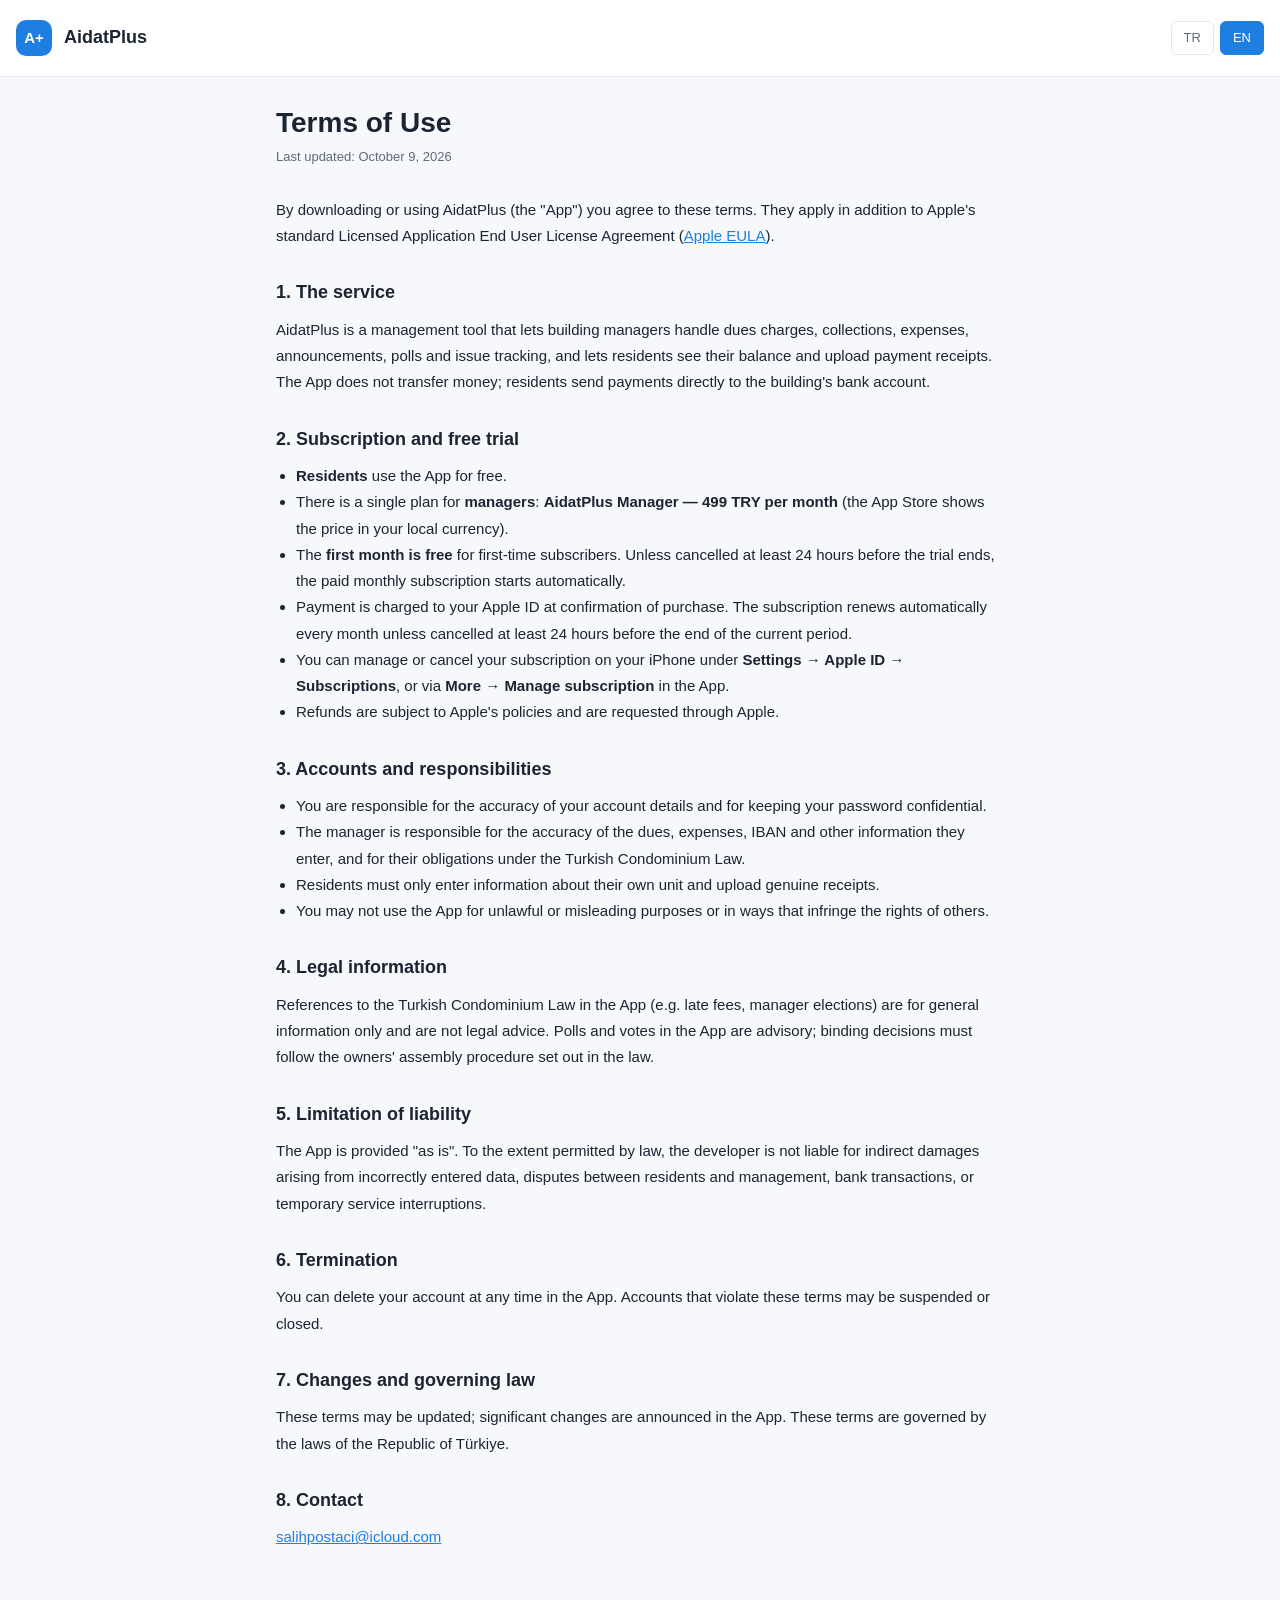
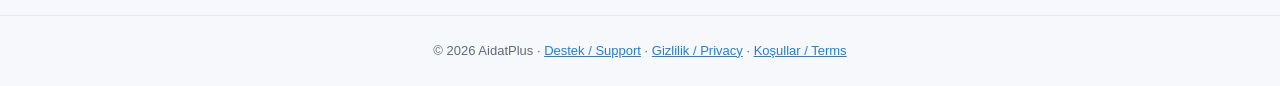
==== terms-and-conditions.html @ 1f1523d6 "AidatPlus gizlilik politikası, kullanım koşulları ve destek sayfası" ====
<!DOCTYPE html>
<html lang="tr">
<head>
<meta charset="UTF-8">
<meta name="viewport" content="width=device-width, initial-scale=1">
<title>AidatPlus — Kullanım Koşulları</title>
<meta name="title-tr" content="AidatPlus — Kullanım Koşulları">
<meta name="title-en" content="AidatPlus — Terms of Use">
<link rel="stylesheet" href="style.css">
<script src="lang.js"></script>
<noscript><style>[data-lang]{display:block}</style></noscript>
</head>
<body>
<header><div class="logo">A+</div><div class="brand">AidatPlus</div><div class="lang"><a data-l="tr" href="?lang=tr">TR</a><a data-l="en" href="?lang=en">EN</a></div></header>
<main>

<div data-lang="tr">
<h1>Kullanım Koşulları</h1>
<p class="meta">Son güncelleme: 9 Ekim 2026</p>
<p>AidatPlus'ı ("Uygulama") indirerek veya kullanarak bu koşulları kabul etmiş olursunuz. Bu koşullar, Apple'ın standart Lisanslı Uygulama Son Kullanıcı Lisans Sözleşmesi'ne (<a href="https://www.apple.com/legal/internet-services/itunes/dev/stdeula/">Apple EULA</a>) ek olarak uygulanır.</p>

<h2>1. Hizmet</h2>
<p>AidatPlus; apartman ve site yöneticilerinin aidat tahakkuku, tahsilat, gider, duyuru, anket ve arıza takibini yapmasını, sakinlerin de borçlarını görüp ödeme dekontu yüklemesini sağlayan bir yönetim aracıdır. Uygulama para transferi yapmaz; ödemeler sakinler tarafından apartmanın banka hesabına doğrudan gönderilir.</p>

<h2>2. Abonelik ve ücretsiz deneme</h2>
<ul>
<li><b>Sakinler</b> uygulamayı ücretsiz kullanır.</li>
<li><b>Yöneticiler</b> için tek paket vardır: <b>AidatPlus Yönetici — aylık 499 TL</b> (fiyat App Store'da yerel para biriminizde gösterilir).</li>
<li>İlk kez abone olanlar için <b>ilk ay ücretsizdir</b>. Deneme süresi bitmeden en az 24 saat önce iptal edilmezse abonelik aylık ücretle otomatik olarak başlar.</li>
<li>Ödeme, satın alma onayıyla Apple kimliğinize yansıtılır. Abonelik, mevcut dönem bitmeden en az 24 saat önce iptal edilmezse her ay otomatik yenilenir.</li>
<li>Aboneliğinizi iPhone'unuzda <b>Ayarlar → Apple Kimliği → Abonelikler</b> bölümünden veya uygulamadaki <b>Diğer → Aboneliği yönet</b> bağlantısından yönetebilir ve iptal edebilirsiniz.</li>
<li>İadeler Apple'ın politikalarına tabidir ve Apple üzerinden talep edilir.</li>
</ul>

<h2>3. Hesap ve sorumluluklar</h2>
<ul>
<li>Hesap bilgilerinizin doğruluğundan ve şifrenizin gizliliğinden siz sorumlusunuz.</li>
<li>Yönetici; girdiği aidat, gider, IBAN ve diğer bilgilerin doğruluğundan ve Kat Mülkiyeti Kanunu'ndan doğan yükümlülüklerinden sorumludur.</li>
<li>Sakinler yalnızca kendi dairelerine ait bilgileri girmeli ve gerçeğe uygun dekont yüklemelidir.</li>
<li>Uygulamayı hukuka aykırı, yanıltıcı veya başkalarının haklarını ihlal eden amaçlarla kullanamazsınız.</li>
</ul>

<h2>4. Hukuki bilgi niteliği</h2>
<p>Uygulamada yer alan Kat Mülkiyeti Kanunu atıfları (ör. gecikme tazminatı, yönetici seçimi) genel bilgilendirme amaçlıdır ve hukuki danışmanlık yerine geçmez. Uygulamadaki anket ve oylamalar yol gösterici niteliktedir; bağlayıcı kararlar için kanunda öngörülen kat malikleri kurulu usulü uygulanmalıdır.</p>

<h2>5. Sorumluluğun sınırlandırılması</h2>
<p>Uygulama "olduğu gibi" sunulur. Yasaların izin verdiği ölçüde; yanlış girilen veriler, sakin ile yönetim arasındaki uyuşmazlıklar, banka işlemleri veya hizmetteki geçici kesintilerden doğan dolaylı zararlardan geliştirici sorumlu tutulamaz.</p>

<h2>6. Fesih</h2>
<p>Hesabınızı istediğiniz zaman uygulama içinden silebilirsiniz. Bu koşulları ihlal eden hesaplar askıya alınabilir veya kapatılabilir.</p>

<h2>7. Değişiklikler ve uygulanacak hukuk</h2>
<p>Koşullar güncellenebilir; önemli değişiklikler uygulama içinde duyurulur. Bu koşullara Türkiye Cumhuriyeti hukuku uygulanır.</p>

<h2>8. İletişim</h2>
<p><a href="mailto:salihpostaci@icloud.com">salihpostaci@icloud.com</a></p>
</div>

<div data-lang="en">
<h1>Terms of Use</h1>
<p class="meta">Last updated: October 9, 2026</p>
<p>By downloading or using AidatPlus (the "App") you agree to these terms. They apply in addition to Apple's standard Licensed Application End User License Agreement (<a href="https://www.apple.com/legal/internet-services/itunes/dev/stdeula/">Apple EULA</a>).</p>

<h2>1. The service</h2>
<p>AidatPlus is a management tool that lets building managers handle dues charges, collections, expenses, announcements, polls and issue tracking, and lets residents see their balance and upload payment receipts. The App does not transfer money; residents send payments directly to the building's bank account.</p>

<h2>2. Subscription and free trial</h2>
<ul>
<li><b>Residents</b> use the App for free.</li>
<li>There is a single plan for <b>managers</b>: <b>AidatPlus Manager — 499 TRY per month</b> (the App Store shows the price in your local currency).</li>
<li>The <b>first month is free</b> for first-time subscribers. Unless cancelled at least 24 hours before the trial ends, the paid monthly subscription starts automatically.</li>
<li>Payment is charged to your Apple ID at confirmation of purchase. The subscription renews automatically every month unless cancelled at least 24 hours before the end of the current period.</li>
<li>You can manage or cancel your subscription on your iPhone under <b>Settings → Apple ID → Subscriptions</b>, or via <b>More → Manage subscription</b> in the App.</li>
<li>Refunds are subject to Apple's policies and are requested through Apple.</li>
</ul>

<h2>3. Accounts and responsibilities</h2>
<ul>
<li>You are responsible for the accuracy of your account details and for keeping your password confidential.</li>
<li>The manager is responsible for the accuracy of the dues, expenses, IBAN and other information they enter, and for their obligations under the Turkish Condominium Law.</li>
<li>Residents must only enter information about their own unit and upload genuine receipts.</li>
<li>You may not use the App for unlawful or misleading purposes or in ways that infringe the rights of others.</li>
</ul>

<h2>4. Legal information</h2>
<p>References to the Turkish Condominium Law in the App (e.g. late fees, manager elections) are for general information only and are not legal advice. Polls and votes in the App are advisory; binding decisions must follow the owners' assembly procedure set out in the law.</p>

<h2>5. Limitation of liability</h2>
<p>The App is provided "as is". To the extent permitted by law, the developer is not liable for indirect damages arising from incorrectly entered data, disputes between residents and management, bank transactions, or temporary service interruptions.</p>

<h2>6. Termination</h2>
<p>You can delete your account at any time in the App. Accounts that violate these terms may be suspended or closed.</p>

<h2>7. Changes and governing law</h2>
<p>These terms may be updated; significant changes are announced in the App. These terms are governed by the laws of the Republic of Türkiye.</p>

<h2>8. Contact</h2>
<p><a href="mailto:salihpostaci@icloud.com">salihpostaci@icloud.com</a></p>
</div>

</main>
<footer>© 2026 AidatPlus · <a href="index.html">Destek / Support</a> · <a href="privacy-policy.html">Gizlilik / Privacy</a> · <a href="terms-and-conditions.html">Koşullar / Terms</a></footer>
</body>
</html>
---- style.css ----
:root{--bg:#f6f8fb;--surface:#fff;--border:#e3e8ef;--accent:#1f7fe0;--text:#1b2430;--muted:#5f6b7a}
@media (prefers-color-scheme:dark){:root{--bg:#0f141a;--surface:#161d26;--border:#253041;--accent:#4aa3ff;--text:#e6edf5;--muted:#93a1b3}}
*{margin:0;padding:0;box-sizing:border-box}
body{background:var(--bg);color:var(--text);font:15px/1.75 -apple-system,BlinkMacSystemFont,"Segoe UI",Roboto,sans-serif}
header{display:flex;align-items:center;gap:12px;padding:20px 16px;border-bottom:1px solid var(--border);background:var(--surface)}
.logo{width:36px;height:36px;border-radius:10px;background:var(--accent);color:#fff;display:flex;align-items:center;justify-content:center;font-weight:800}
.brand{font-weight:700;font-size:18px}
.lang{margin-left:auto;display:flex;gap:6px}
.lang a{padding:5px 12px;border:1px solid var(--border);border-radius:6px;color:var(--muted);text-decoration:none;font-size:13px}
.lang a.on{background:var(--accent);border-color:var(--accent);color:#fff}
main{max-width:760px;margin:0 auto;padding:28px 16px 64px}
h1{font-size:28px;line-height:1.25;margin-bottom:6px}
.meta{color:var(--muted);font-size:13px;margin-bottom:28px}
h2{font-size:18px;margin:28px 0 8px}
ul{padding-left:20px;margin:6px 0}
a{color:var(--accent)}
.card{background:var(--surface);border:1px solid var(--border);border-radius:12px;padding:16px;margin:14px 0}
[data-lang]{display:none}
footer{color:var(--muted);font-size:13px;text-align:center;padding:24px 16px;border-top:1px solid var(--border)}
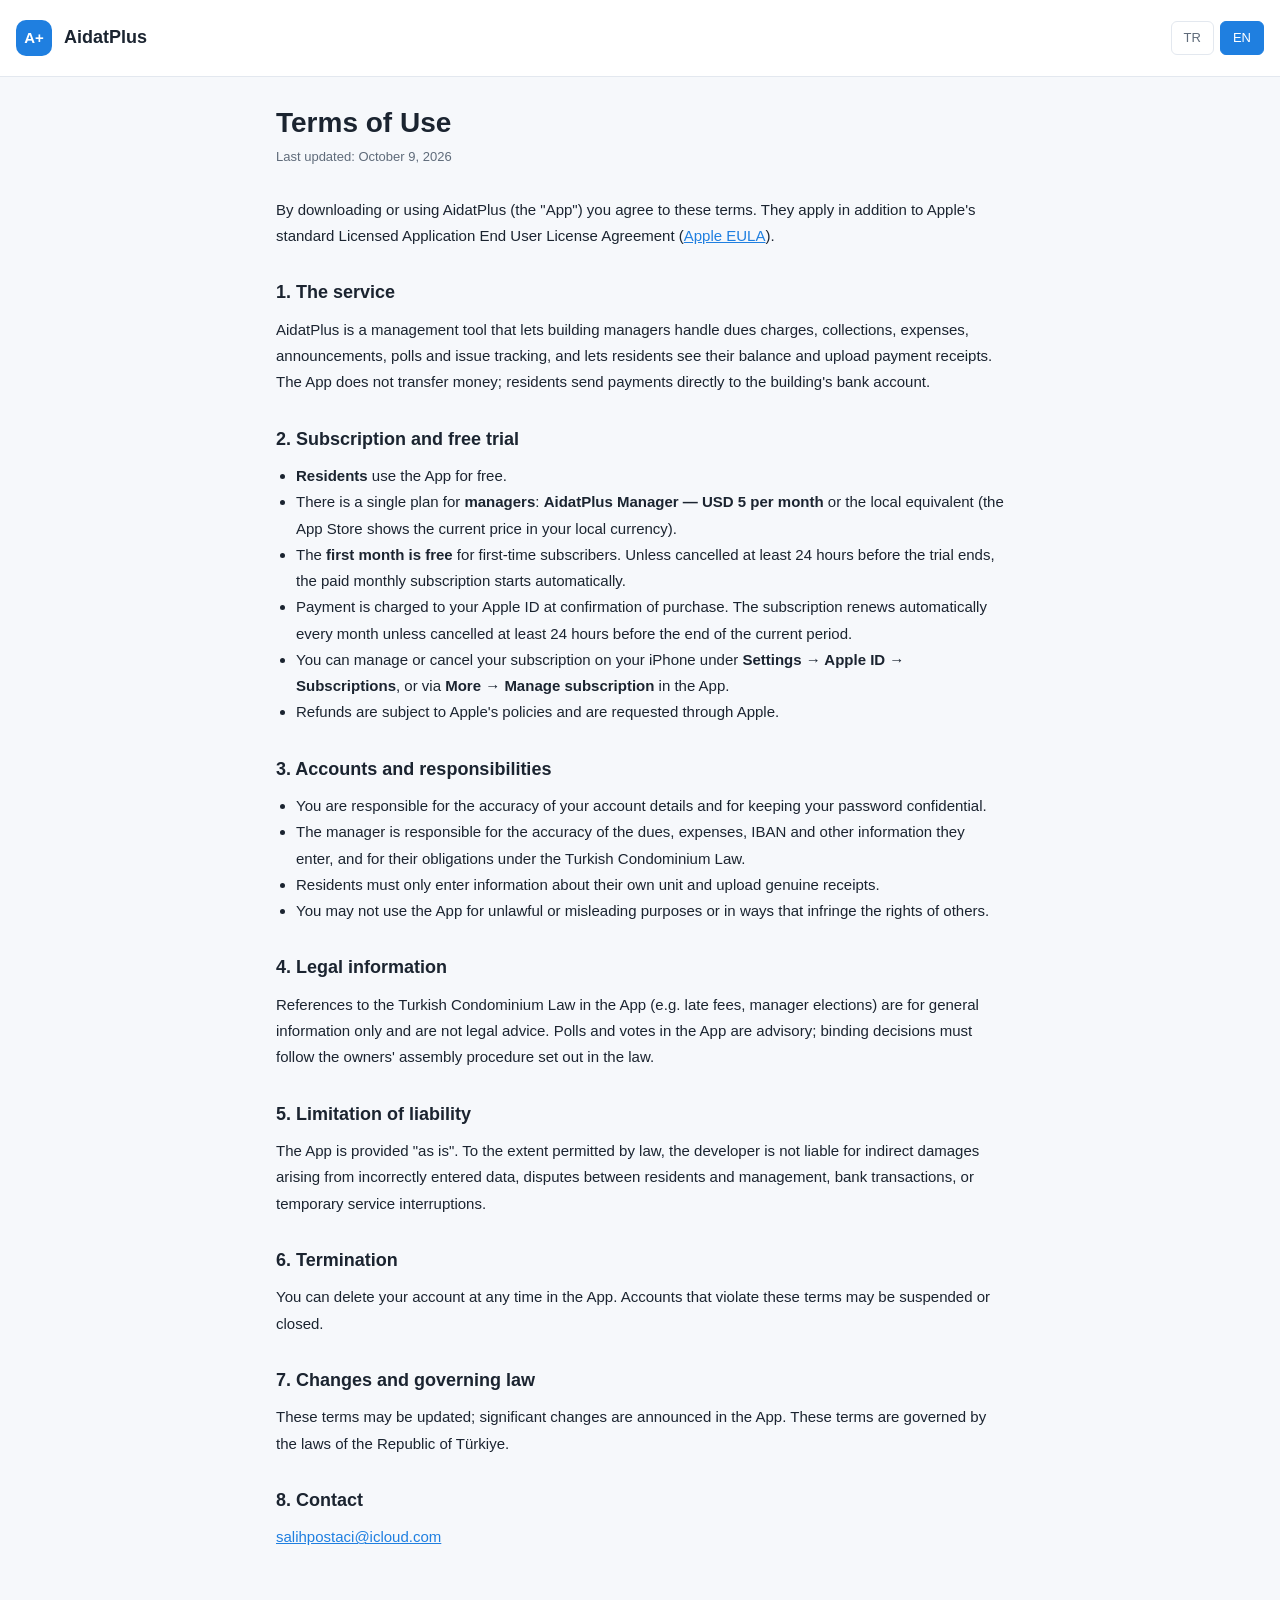
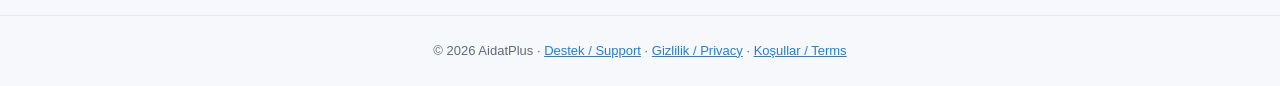
==== commit 1acd6eed: "Abonelik fiyatı: aylık 5 USD" ====
--- a/terms-and-conditions.html
+++ b/terms-and-conditions.html
@@ -25,7 +25,7 @@
 <h2>2. Abonelik ve ücretsiz deneme</h2>
 <ul>
 <li><b>Sakinler</b> uygulamayı ücretsiz kullanır.</li>
-<li><b>Yöneticiler</b> için tek paket vardır: <b>AidatPlus Yönetici — aylık 499 TL</b> (fiyat App Store'da yerel para biriminizde gösterilir).</li>
+<li><b>Yöneticiler</b> için tek paket vardır: <b>AidatPlus Yönetici — aylık 5 ABD doları</b> veya ülkenizdeki karşılığı (güncel fiyat App Store'da yerel para biriminizde gösterilir).</li>
 <li>İlk kez abone olanlar için <b>ilk ay ücretsizdir</b>. Deneme süresi bitmeden en az 24 saat önce iptal edilmezse abonelik aylık ücretle otomatik olarak başlar.</li>
 <li>Ödeme, satın alma onayıyla Apple kimliğinize yansıtılır. Abonelik, mevcut dönem bitmeden en az 24 saat önce iptal edilmezse her ay otomatik yenilenir.</li>
 <li>Aboneliğinizi iPhone'unuzda <b>Ayarlar → Apple Kimliği → Abonelikler</b> bölümünden veya uygulamadaki <b>Diğer → Aboneliği yönet</b> bağlantısından yönetebilir ve iptal edebilirsiniz.</li>
@@ -67,7 +67,7 @@
 <h2>2. Subscription and free trial</h2>
 <ul>
 <li><b>Residents</b> use the App for free.</li>
-<li>There is a single plan for <b>managers</b>: <b>AidatPlus Manager — 499 TRY per month</b> (the App Store shows the price in your local currency).</li>
+<li>There is a single plan for <b>managers</b>: <b>AidatPlus Manager — USD 5 per month</b> or the local equivalent (the App Store shows the current price in your local currency).</li>
 <li>The <b>first month is free</b> for first-time subscribers. Unless cancelled at least 24 hours before the trial ends, the paid monthly subscription starts automatically.</li>
 <li>Payment is charged to your Apple ID at confirmation of purchase. The subscription renews automatically every month unless cancelled at least 24 hours before the end of the current period.</li>
 <li>You can manage or cancel your subscription on your iPhone under <b>Settings → Apple ID → Subscriptions</b>, or via <b>More → Manage subscription</b> in the App.</li>
